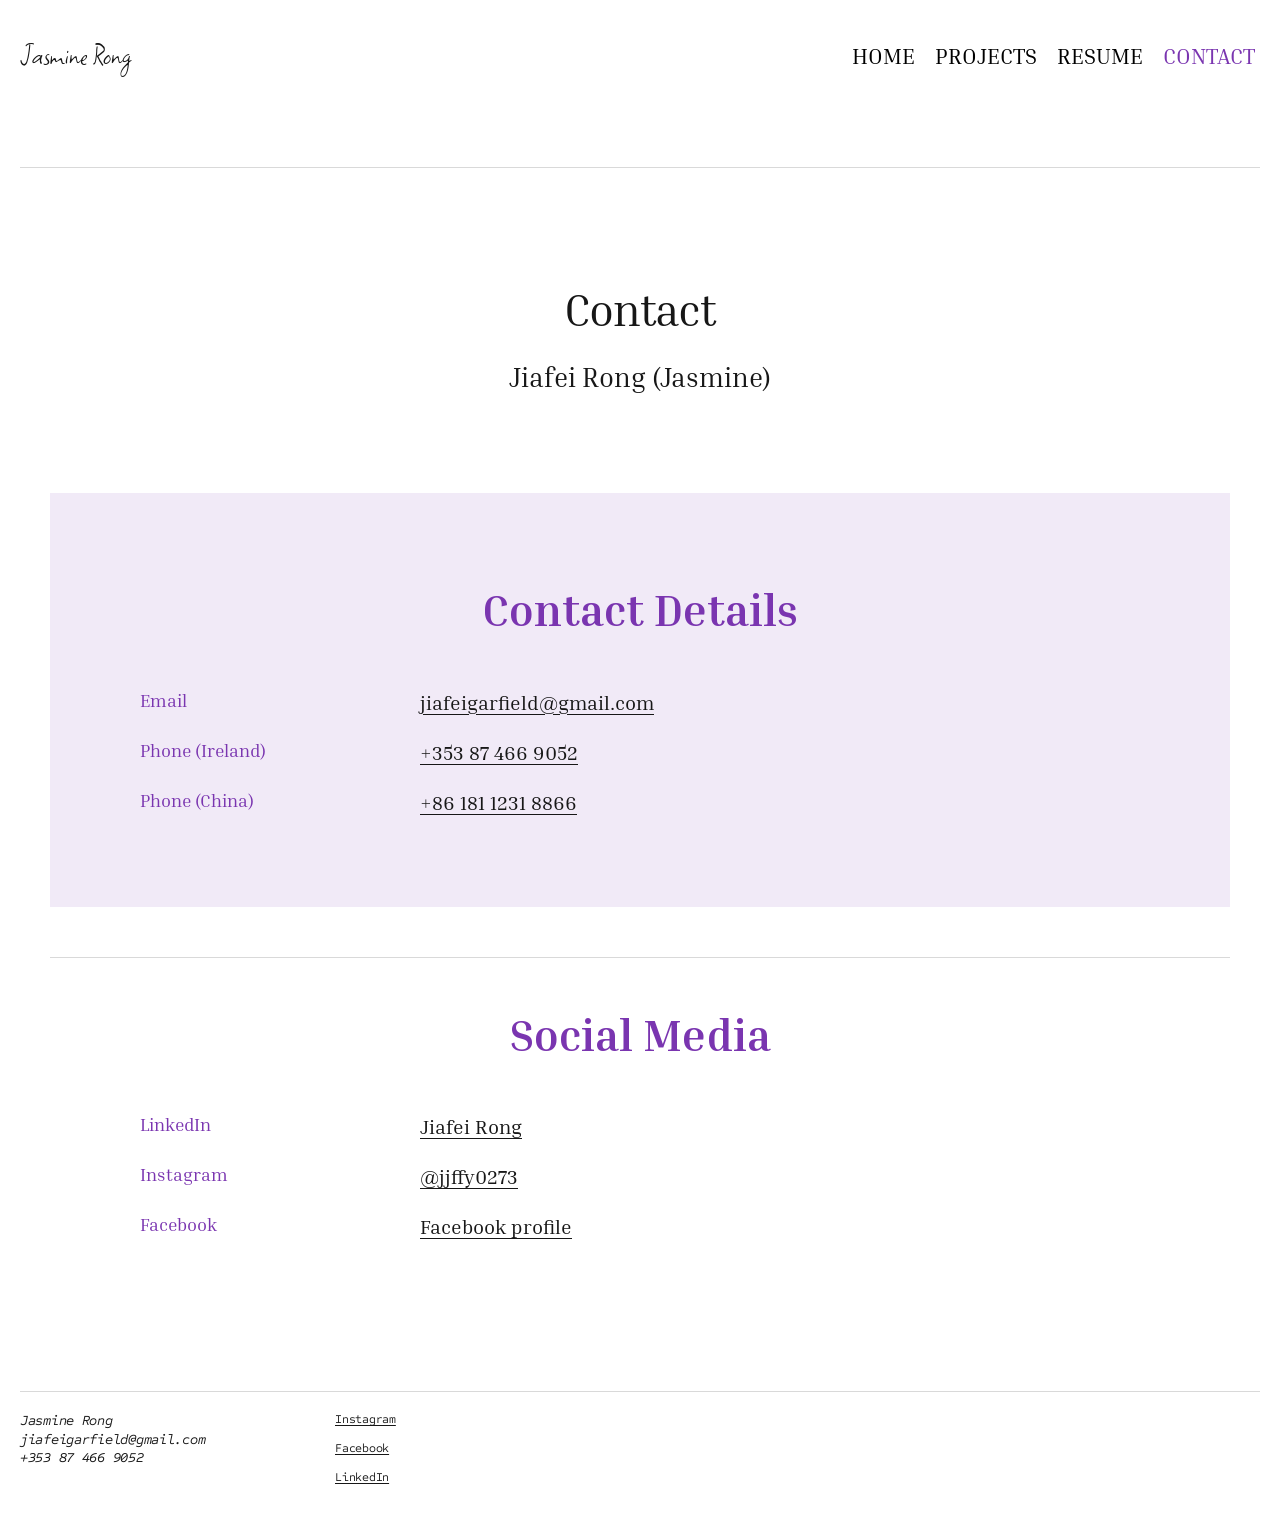
==== contact.html @ 491d344c "Add files via upload" ====
<!doctype html>
<html lang="en">
<head>
  <meta charset="utf-8">
  <meta name="viewport" content="width=device-width, initial-scale=1">
  <meta name="description" content="Contact Jiafei Rong (Jasmine) by email, phone, LinkedIn, Instagram or Facebook.">
  <title>Contact | Jasmine Rong</title>
  <link rel="stylesheet" href="css/style.css">
  <script src="js/animations.js" defer></script>
</head>

<body>
  <a class="skip-link" href="#main-content">Skip to main content</a>
  <header class="site-header">
    <div class="container">
      <a class="brand" href="index.html">Jasmine Rong</a>
      <nav class="site-nav" aria-label="Main navigation">
        <ul>
          <li><a href="index.html">Home</a></li>
          <li><a href="index.html#projects">Projects</a></li>
          <li><a href="resume.html">Resume</a></li>
          <li><a href="contact.html" aria-current="page">Contact</a></li>
        </ul>
      </nav>
    </div>
  </header>

  <main id="main-content" class="container">
    <header class="case-header resume-header">
      <h1>Contact</h1>
      <p class="resume-name">Jiafei Rong (Jasmine)</p>
    </header>

    <section>
      <h2>Contact details</h2>
      <dl class="contact-info">
        <dt>Email</dt>
        <dd><a href="mailto:jiafeigarfield@gmail.com">jiafeigarfield@gmail.com</a></dd>
        <dt>Phone (Ireland)</dt>
        <dd><a href="tel:+353874669052">+353 87 466 9052</a></dd>
        <dt>Phone (China)</dt>
        <dd><a href="tel:+8618112318866">+86 181 1231 8866</a></dd>
      </dl>
    </section>

    <section>
      <h2>Social media</h2>
      <dl class="contact-info">
        <dt>LinkedIn</dt>
        <dd><a href="https://www.linkedin.com/in/jiafei-rong-65b0a43a6">Jiafei Rong</a></dd>
        <dt>Instagram</dt>
        <dd><a href="https://www.instagram.com/jjffy0273/">@jjffy0273</a></dd>
        <dt>Facebook</dt>
        <dd><a href="https://www.facebook.com/profile.php?id=61578293039542">Facebook profile</a></dd>
      </dl>
    </section>
  </main>

  <footer id="contact" class="site-footer">
    <div class="container footer-inner">
      <address class="contact-details">
        <strong>Jasmine Rong</strong><br>
        <a href="mailto:jiafeigarfield@gmail.com">jiafeigarfield@gmail.com</a><br>
        <a href="tel:+353874669052">+353 87 466 9052</a>
      </address>
      <nav class="social-links" aria-label="Social media">
        <ul>
          <li><a href="https://www.instagram.com/jjffy0273/">Instagram</a></li>
          <li><a href="https://www.facebook.com/profile.php?id=61578293039542">Facebook</a></li>
          <li><a href="https://www.linkedin.com/in/jiafei-rong-65b0a43a6">LinkedIn</a></li>
        </ul>
      </nav>
    </div>
  </footer>
</body>
</html>
---- css/style.css ----
@font-face {
  font-family: "Inria Serif";
  src: url("../media/fonts/inria-serif.woff2") format("woff2");
  font-style: normal;
  font-weight: 400;
  font-display: swap;
}

@font-face {
  font-family: "Inria Serif";
  src: url("../media/fonts/inria-serif-bold.woff2") format("woff2");
  font-style: normal;
  font-weight: 700;
  font-display: swap;
}

@font-face {
  font-family: "Sometype Mono";
  src: url("../media/fonts/sometype-mono.woff2") format("woff2");
  font-style: normal;
  font-weight: 400;
  font-display: swap;
}

@font-face {
  font-family: "Sometype Mono";
  src: url("../media/fonts/sometype-mono-italic.woff2") format("woff2");
  font-style: italic;
  font-weight: 400;
  font-display: swap;
}

@font-face {
  font-family: "Square Peg";
  src: url("../media/fonts/square-peg.woff2") format("woff2");
  font-style: normal;
  font-weight: 400;
  font-display: swap;
}

:root {
  --ink: #171717;
  --black: #000;
  --purple: #7a35b0;
  --purple-tint: rgba(122, 53, 176, 0.1);
  --grey: #cecece;
  --line: #d9d9d9;
  --page-width: 1440px;
  --content-width: 1180px;
  --serif: "Inria Serif", Georgia, serif;
  --mono: "Sometype Mono", "Courier New", monospace;

  --text-xl: clamp(26px, 3.5vw, 50px);
  --text-l: clamp(32px, 3.5vw, 50px);
  --text-m: clamp(26px, 2.8vw, 40px);
  --text-body: clamp(20px, 2.1vw, 30px);
}

* {
  box-sizing: border-box;
}

html {
  scroll-behavior: smooth;
  scroll-padding-top: 2rem;
}

body {
  margin: 0;
  background: #fff;
  color: var(--ink);
  font-family: var(--serif);
  font-size: 20px;
  line-height: 1.2;
}

h1,
h2,
h3,
h4,
p {
  margin: 0;
}

img {
  display: block;
  max-width: 100%;
  height: auto;
}

a {
  color: inherit;
  text-decoration-thickness: 1px;
  text-underline-offset: 0.2em;
}

a:hover {
  color: var(--purple);
}

a:focus-visible {
  outline: 3px solid var(--purple);
  outline-offset: 4px;
  border-radius: 2px;
}

.container {
  width: 100%;
  max-width: var(--page-width);
  margin-right: auto;
  margin-left: auto;
  padding-right: 20px;
  padding-left: 20px;
}

.skip-link {
  position: absolute;
  top: -100px;
  left: 20px;
  z-index: 10;
  padding: 12px 18px;
  background: var(--ink);
  color: #fff;
  font-family: var(--mono);
  font-size: 14px;
}

.skip-link:focus {
  top: 16px;
  color: #fff;
}

/* Text that is read by screen readers but not shown. */
.visually-hidden {
  position: absolute;
  width: 1px;
  height: 1px;
  padding: 0;
  overflow: hidden;
  clip: rect(0, 0, 0, 0);
  white-space: nowrap;
  border: 0;
}

.site-header {
  padding-top: 40px;
}

.site-header > .container {
  display: flex;
  flex-wrap: wrap;
  align-items: center;
  justify-content: space-between;
  gap: 16px 24px;
}

.brand {
  font-family: "Square Peg", "Brush Script MT", cursive;
  font-size: clamp(28px, 2.5vw, 36px);
  line-height: 1;
  text-decoration: none;
}

.site-nav ul {
  display: flex;
  flex-wrap: wrap;
  justify-content: center;
  gap: 0 10px;
  margin: 0;
  padding: 0;
  list-style: none;
}

.site-nav a {
  display: block;
  padding: 3px 5px;
  color: var(--black);
  font-size: clamp(16px, 1.75vw, 25px);
  line-height: 1.2;
  text-decoration: none;
  text-transform: uppercase;
}

.site-nav a:hover,
.site-nav a[aria-current="page"] {
  color: var(--purple);
}

/* Homepage: portrait, handwritten name and introduction. */
.hero {
  display: flex;
  align-items: center;
  padding: 36px 0 55px;
}

.portrait {
  flex: 0 0 auto;
  width: 400px;
  max-width: 40%;
}

.signature {
  flex: 1;
  font-family: "Square Peg", "Brush Script MT", cursive;
  font-size: clamp(56px, 9vw, 130px);
  font-weight: 400;
  line-height: 1;
  letter-spacing: -0.02em;
  text-align: center;
}

.introduction {
  font-size: var(--text-xl);
  line-height: 1.2;
  letter-spacing: -0.025em;
}

.introduction p + p {
  margin-top: 1.2em;
}

.section-title {
  margin-bottom: 80px;
  color: var(--purple);
  font-size: var(--text-m);
  font-weight: 400;
  line-height: 1;
  letter-spacing: -0.03em;
  text-transform: capitalize;
}

/* Software: a grid of logos, each with its name underneath. */
.software-grid {
  padding-top: 150px;
}

.software-grid ul {
  display: grid;
  grid-template-columns: repeat(4, minmax(0, 1fr));
  gap: 60px 40px;
  margin: 0;
  padding: 0;
  list-style: none;
}

.software-grid li {
  display: flex;
  flex-direction: column;
  align-items: flex-start;
  gap: 24px;
  font-size: var(--text-body);
  line-height: 1.2;
  letter-spacing: -0.03em;
}

.software-grid img {
  width: 100px;
  height: 100px;
  object-fit: contain;
}

/* Homepage project previews. */
.project-list {
  padding-top: 120px;
}

.project-list ul {
  margin: 0;
  padding: 0;
  list-style: none;
}

.project-list ul > li {
  padding-top: 20px;
  border-top: 1px solid var(--grey);
}

.project-list ul > li + li {
  margin-top: 80px;
}

.project-card {
  display: grid;
  grid-template-columns: 190px minmax(0, 1fr);
  align-items: start;
  gap: 40px;
}

.project-card > img {
  width: 100%;
  aspect-ratio: 16 / 9;
  object-fit: cover;
}

/* The date sits directly in .project-info, so this sets its style. */
.project-info {
  color: var(--purple);
  font-family: var(--mono);
  font-size: 14px;
  font-style: italic;
  line-height: 1.3;
  letter-spacing: -0.02em;
}

.project-info h3 {
  margin: 24px 0 40px;
  color: var(--ink);
  font-family: var(--serif);
  font-size: var(--text-m);
  font-style: normal;
  font-weight: 400;
  line-height: 1.2;
  letter-spacing: -0.03em;
}

/* Small grey buttons: Read it, Previous and Next. */
.read-link,
.button-previous,
.button-next {
  display: inline-block;
  padding: 10px;
  border-radius: 5px;
  background: var(--grey);
  color: var(--ink);
  font-family: var(--mono);
  font-size: 12px;
  font-style: normal;
  line-height: 1.3;
  letter-spacing: -0.02em;
  text-decoration: none;
}

.read-link:hover,
.button-previous:hover,
.button-next:hover {
  background: var(--purple);
  color: #fff;
}

/* Shared footer. */
.site-footer {
  margin-top: 100px;
  text-align: left;
}

body > .site-footer {
  padding-right: 20px;
  padding-left: 20px;
}

.footer-inner {
  display: flex;
  align-items: flex-start;
  gap: 20px;
  padding: 20px 0;
  border-top: 1px solid var(--line);
}

.contact-details {
  width: 295px;
  max-width: 100%;
  font-family: var(--mono);
  font-size: 14px;
  font-style: italic;
  line-height: 1.3;
  letter-spacing: -0.02em;
}

.contact-details strong {
  font-weight: 400;
}

.contact-details a {
  text-decoration: none;
  overflow-wrap: anywhere;
}

.social-links ul {
  display: flex;
  flex-direction: column;
  gap: 4px;
  margin: 0;
  padding: 0;
  list-style: none;
}

.social-links a {
  font-family: var(--mono);
  font-size: 12px;
  line-height: 1.3;
  letter-spacing: -0.02em;
}

/* Project pages: title and summary. */
.case-header {
  margin-top: 94px;
  padding-top: 115px;
  border-top: 1px solid var(--line);
  text-align: center;
}

.case-header h1 {
  max-width: 1000px;
  margin: 0 auto 100px;
  font-size: var(--text-l);
  font-weight: 400;
  line-height: 1.2;
  letter-spacing: -0.025em;
}

.case-header > p {
  max-width: 1240px;
  margin: 0 auto 100px;
  font-size: clamp(17px, 1.4vw, 20px);
  line-height: 1.9;
}

/*
  Project page sections.
  :where() keeps these selectors at zero specificity, so the component
  classes further down (showcase, changepage, footer) always win.
*/
:where(.case-header ~ section) {
  max-width: var(--content-width);
  margin: 50px auto 0;
  padding: 50px 0;
  border-top: 1px solid var(--line);
  text-align: center;
}

/* The first section of each case study sits in a light purple panel. */
:where(.case-header ~ section:first-of-type) {
  margin-top: 0;
  padding: 90px 40px;
  border-top: 0;
  background: var(--purple-tint);
}

:where(.case-header ~ section) > h2 {
  color: var(--purple);
  font-size: var(--text-l);
  font-weight: 700;
  line-height: 1.2;
  text-transform: capitalize;
}

:where(.case-header ~ section) > p {
  max-width: 1100px;
  margin: 36px auto 0;
  font-size: var(--text-body);
  line-height: 1.2;
}

/* Images sit side by side when there is room; a <br> starts a new row. */
:where(.case-header ~ section) > img {
  display: inline-block;
  max-width: calc(100% - 20px);
  margin: 36px 10px 0;
  vertical-align: top;
}

:where(.case-header ~ section) > h2 + * {
  margin-top: 50px;
}

/* Bold subheadings inside sections, e.g. "(1) Multiple Activities". */
.subheading {
  margin-top: 50px;
  font-size: var(--text-m);
  font-weight: 700;
  text-transform: capitalize;
}

.subheading + p,
.subheading + img {
  margin-top: 50px;
}

/* Closing "End" block at the bottom of each case study. */
:where(.case-header ~ section):has(> h3:first-child) {
  border-top: 0;
}

:where(.case-header ~ section) > h3:first-child {
  color: var(--purple);
  font-size: var(--text-l);
  font-weight: 400;
  line-height: 1.2;
  letter-spacing: -0.0125em;
}

:where(.case-header ~ section) > h3:first-child + p {
  max-width: 900px;
  margin-top: 0;
  color: var(--black);
  font-size: var(--text-l);
  font-weight: 700;
  line-height: 0.95;
  letter-spacing: -0.0125em;
  text-transform: capitalize;
}

/* Changi: experience architecture, one step per line with arrows between. */
.flow-vertical,
.requirements-flow {
  margin: 50px 0 0;
  padding: 0;
  list-style: none;
}

.flow-vertical li {
  font-size: var(--text-m);
  font-weight: 700;
  line-height: 1.2;
  text-transform: capitalize;
}

.flow-vertical li:not(:last-child)::after {
  content: "\2193";
  display: block;
  color: var(--purple);
  font-weight: 400;
  line-height: 50px;
}

/* Air New Zealand: design requirements in purple. */
.requirements-flow li {
  color: var(--purple);
  font-size: var(--text-body);
  line-height: 1.2;
}

/* Air New Zealand: row of showcase screens. */
.row {
  display: flex;
  flex-wrap: wrap;
  justify-content: center;
  gap: 20px;
  margin-top: 50px;
}

/* Changi showcase: screens and notes alternate left and right. */
.showcase-list {
  margin: 50px 0 0;
  padding: 0;
  list-style: none;
}

.showcase-list > li + li {
  margin-top: 80px;
}

.showcase-card {
  display: grid;
  grid-template-columns: 300px minmax(0, 480px);
  justify-content: center;
  align-items: center;
  gap: 40px 80px;
}

.showcase-card > img {
  grid-column: 1;
  width: 300px;
}

.showcase-info {
  grid-column: 2;
  grid-row: 1;
  text-align: left;
}

.showcase-card:has(> img + img) .showcase-info {
  grid-row: 1 / span 2;
}

.showcase-list > li:nth-child(even) .showcase-card {
  grid-template-columns: minmax(0, 480px) 300px;
}

.showcase-list > li:nth-child(even) .showcase-card > img {
  grid-column: 2;
}

.showcase-list > li:nth-child(even) .showcase-info {
  grid-column: 1;
}

.showcase-tag {
  display: inline-block;
  margin-bottom: 50px;
  padding: 16px 28px;
  border-radius: 10px;
  background: var(--purple-tint);
  color: var(--black);
  font-size: var(--text-m);
  font-weight: 700;
  line-height: 1.2;
  text-transform: capitalize;
}

.showcase-points {
  margin: 0;
  padding: 0;
  list-style: none;
}

.showcase-points li {
  color: var(--black);
  font-size: var(--text-body);
  line-height: 1.2;
}

.showcase-points li + li {
  margin-top: 36px;
}

.showcase-points li::before {
  content: "\00B7  ";
}

/* Previous / next project links at the end of each case study. */
.changepage {
  display: grid;
  grid-template-columns: repeat(2, minmax(0, 1fr));
  gap: 40px;
  max-width: var(--content-width);
  margin: 100px auto 0;
  padding-top: 30px;
  border-top: 1px solid var(--grey);
  text-align: left;
}

.changepage > article {
  display: flex;
  flex-direction: column;
  align-items: flex-start;
}

.changepage > .changepage-list-next {
  align-items: flex-end;
  text-align: right;
}

.changepage img {
  width: 200px;
  aspect-ratio: 2 / 1;
  object-fit: cover;
}

.changepage h4 {
  max-width: 362px;
  margin: 60px 0 40px;
  color: var(--black);
  font-size: var(--text-body);
  font-weight: 400;
  line-height: 1;
  letter-spacing: -0.03em;
}

/* Resume and contact pages: title, name and contact details. Everything on
   these pages is set in Inria Serif, with no italics. */
.resume-header h1 {
  margin-bottom: 24px;
}

.resume-header > .resume-name {
  margin-bottom: 40px;
  font-size: var(--text-body);
  line-height: 1.2;
}

/* On the contact page the name ends the title block. */
.resume-header > .resume-name:last-child {
  margin-bottom: 100px;
}

/* Email, phone and LinkedIn, one per line. */
.resume-contact {
  display: flex;
  flex-direction: column;
  align-items: center;
  gap: 8px;
  margin: 0 auto 100px;
  padding: 0;
  list-style: none;
  font-size: 18px;
  line-height: 1.4;
}

/* Keep phone numbers and the LinkedIn address on one line. */
.resume-contact a {
  white-space: nowrap;
}

.resume-contact li > span {
  margin-right: 8px;
  color: var(--purple);
  font-size: 14px;
  letter-spacing: 0.06em;
  text-transform: uppercase;
}

/* Each entry: dates and place (or a label) on the left, details on the right. */
.resume-entry,
.resume-skills,
.contact-info {
  display: grid;
  grid-template-columns: 220px minmax(0, 1fr);
  gap: 16px 60px;
  max-width: 1000px;
  margin: 50px auto 0;
  text-align: left;
}

.resume-entry + .resume-entry {
  padding-top: 50px;
  border-top: 1px solid var(--line);
}

.resume-meta,
.resume-skills dt,
.contact-info dt {
  color: var(--purple);
  font-size: 18px;
  line-height: 1.5;
}

.resume-body h3 {
  font-size: var(--text-body);
  font-weight: 700;
  line-height: 1.2;
}

.resume-body p,
.resume-body li,
.resume-skills dd,
.contact-info dd {
  font-size: 20px;
  line-height: 1.5;
}

.resume-body p {
  margin-top: 12px;
}

.resume-body .resume-role {
  margin-top: 8px;
  color: var(--purple);
}

.resume-body h4 {
  margin-top: 36px;
  font-size: 20px;
  font-weight: 700;
  line-height: 1.4;
}

.resume-body ul {
  margin: 12px 0 0;
  padding-left: 1.2em;
}

.resume-body li + li {
  margin-top: 8px;
}

.resume-body li::marker {
  color: var(--purple);
}

.resume-body .read-link {
  margin-top: 20px;
  font-family: var(--serif);
  font-size: 14px;
}

.resume-skills,
.contact-info {
  gap: 20px 60px;
}

.resume-skills dd,
.contact-info dd {
  margin: 0;
}

/*
  Motion, inspired by landonorris.com.
  Page-load effects are pure CSS; js/animations.js adds the text roll on links,
  the scroll reveals and the word-by-word introduction. Content, colours and
  font sizes stay the same, and all movement is switched off for visitors whose
  system asks for reduced motion.
*/
@keyframes fade-in {
  from {
    opacity: 0;
  }

  to {
    opacity: 1;
  }
}

@keyframes fade-up {
  from {
    opacity: 0;
    transform: translateY(30px);
  }

  to {
    opacity: 1;
    transform: none;
  }
}

/* The handwritten name appears from left to right, as if it is being written. */
@keyframes write {
  from {
    clip-path: inset(0 100% 0 0);
  }

  to {
    clip-path: inset(0 0 0 0);
  }
}

/* The portrait opens like a curtain from its bottom edge. */
@keyframes wipe-up {
  from {
    clip-path: inset(100% 0 0 0);
    transform: scale(1.08);
  }

  to {
    clip-path: inset(0 0 0 0);
    transform: none;
  }
}

/* A purple line runs along the top of the contact section, then fades. */
@keyframes sweep {
  0% {
    opacity: 1;
    transform: scaleX(0);
  }

  60% {
    opacity: 1;
    transform: scaleX(1);
  }

  100% {
    opacity: 0;
    transform: scaleX(1);
  }
}

.footer-inner {
  position: relative;
}

/* Hidden until the Contact link is used (see the end of the block below). */
.footer-inner::before {
  content: "";
  position: absolute;
  top: -1px;
  right: 0;
  left: 0;
  height: 1px;
  background: var(--purple);
  opacity: 0;
  transform-origin: left;
}

@media (prefers-reduced-motion: no-preference) {
  /* Page load. */
  .site-header {
    animation: fade-in 1s ease both;
  }

  .portrait {
    animation: wipe-up 1.2s cubic-bezier(0.76, 0, 0.24, 1) 0.1s both;
  }

  .signature {
    animation: write 2s cubic-bezier(0.65, 0, 0.35, 1) 0.5s backwards;
  }

  .introduction p {
    animation: fade-up 1s cubic-bezier(0.22, 1, 0.36, 1) both;
  }

  .introduction p:nth-child(1) {
    animation-delay: 0.7s;
  }

  .introduction p:nth-child(2) {
    animation-delay: 0.85s;
  }

  .introduction p:nth-child(3) {
    animation-delay: 1s;
  }

  .case-header h1 {
    animation: fade-up 1s cubic-bezier(0.22, 1, 0.36, 1) 0.1s both;
  }

  .case-header > p {
    animation: fade-up 1s cubic-bezier(0.22, 1, 0.36, 1) 0.3s both;
  }

  .resume-contact {
    animation: fade-up 1s cubic-bezier(0.22, 1, 0.36, 1) 0.45s both;
  }

  /* Text roll on links: the text slides up and a copy rolls in from below,
     letter by letter. The extra padding keeps italic letters from being cut
     off at the sides without changing the link's size. */
  .roll {
    position: relative;
    display: inline-block;
    margin: 0 -0.12em;
    padding: 0 0.12em;
    overflow: hidden;
    vertical-align: top;
    white-space: nowrap;
  }

  .roll-line {
    display: block;
    transition: transform 0.55s cubic-bezier(0.76, 0, 0.24, 1);
  }

  .roll-line + .roll-line {
    position: absolute;
    top: 100%;
    left: 0.12em;
  }

  .roll-char {
    display: inline-block;
    white-space: pre;
    transition: transform 0.55s cubic-bezier(0.76, 0, 0.24, 1);
    transition-delay: calc(var(--i) * 0.018s);
  }

  a:hover .roll-line:first-child,
  a:focus-visible .roll-line:first-child,
  a:hover .roll-char,
  a:focus-visible .roll-char {
    transform: translateY(-100%);
  }

  /* Underlined links keep their underline while the letters roll. */
  .social-links .roll-line:first-child,
  .social-links .roll-char,
  .resume-contact .roll-line:first-child,
  .resume-contact .roll-char,
  .contact-info .roll-line:first-child,
  .contact-info .roll-char {
    text-decoration: underline;
    text-decoration-thickness: 1px;
    text-underline-offset: 0.2em;
  }

  /* Scroll reveal: blocks fade up and images wipe in from the bottom. */
  .reveal {
    opacity: 0;
    transform: translateY(40px);
    transition: opacity 0.9s ease, transform 1s cubic-bezier(0.22, 1, 0.36, 1);
    transition-delay: var(--delay, 0s);
  }

  .reveal.is-visible {
    opacity: 1;
    transform: none;
  }

  .wipe {
    clip-path: inset(100% 0 0 0);
    transition: clip-path 1.1s cubic-bezier(0.76, 0, 0.24, 1);
  }

  .wipe.is-visible {
    clip-path: inset(0 0 0 0);
  }

  /* Homepage introduction: words light up one by one as you scroll. */
  .introduction.is-filling .word {
    opacity: 0.2;
    transition: opacity 0.35s ease;
  }

  .introduction.is-filling .word.is-lit {
    opacity: 1;
  }

  /* Hover: software logos hop, project images lift. */
  .software-grid img {
    transition: transform 0.45s cubic-bezier(0.34, 1.56, 0.64, 1);
  }

  .software-grid li:hover img {
    transform: translateY(-8px) rotate(-6deg);
  }

  .project-card > img,
  .changepage img {
    transition: clip-path 1.1s cubic-bezier(0.76, 0, 0.24, 1), transform 0.4s ease, box-shadow 0.4s ease;
  }

  .project-card:hover > img,
  .changepage > article:hover img {
    transform: translateY(-6px);
    box-shadow: 0 16px 30px rgba(23, 23, 23, 0.15);
  }

  /* Contact: arriving through the Contact link replays the section. */
  .site-footer:target .footer-inner::before {
    animation: sweep 1.6s cubic-bezier(0.65, 0, 0.35, 1) 0.6s both;
  }

  .site-footer:target .contact-details,
  .site-footer:target .social-links li {
    animation: fade-up 0.8s cubic-bezier(0.22, 1, 0.36, 1) both;
  }

  .site-footer:target .contact-details {
    animation-delay: 0.6s;
  }

  .site-footer:target .social-links li:nth-child(1) {
    animation-delay: 0.7s;
  }

  .site-footer:target .social-links li:nth-child(2) {
    animation-delay: 0.8s;
  }

  .site-footer:target .social-links li:nth-child(3) {
    animation-delay: 0.9s;
  }
}

/* Printed pages always show everything, whatever has been scrolled to. */
@media print {
  .reveal,
  .wipe,
  .introduction .word {
    opacity: 1 !important;
    clip-path: none !important;
    transform: none !important;
  }
}

@media (max-width: 960px) {
  .hero {
    flex-direction: column;
    align-items: flex-start;
    gap: 24px;
  }

  .portrait {
    max-width: 100%;
  }

  .signature {
    align-self: stretch;
  }

  .software-grid {
    padding-top: 100px;
  }

  .software-grid ul {
    grid-template-columns: repeat(2, minmax(0, 1fr));
  }

  .showcase-card,
  .showcase-list > li:nth-child(even) .showcase-card {
    grid-template-columns: minmax(0, 480px);
    justify-items: center;
  }

  .showcase-list > li:nth-child(n) .showcase-card > * {
    grid-column: 1;
    grid-row: auto;
  }

  .showcase-list > li:nth-child(n) .showcase-info {
    justify-self: stretch;
  }
}

/* Small screens: single columns and tighter spacing. */
@media (max-width: 600px) {
  .site-header {
    padding-top: 24px;
  }

  .hero {
    padding-bottom: 40px;
  }

  .section-title {
    margin-bottom: 40px;
  }

  .software-grid ul {
    gap: 40px 20px;
  }

  .software-grid li {
    gap: 16px;
  }

  .software-grid img {
    width: 72px;
    height: 72px;
  }

  .project-list {
    padding-top: 80px;
  }

  .project-list ul > li + li {
    margin-top: 48px;
  }

  .project-card {
    grid-template-columns: 1fr;
    gap: 20px;
  }

  .project-card > img {
    max-width: 400px;
  }

  .project-info h3 {
    margin: 16px 0 24px;
  }

  .footer-inner {
    flex-direction: column;
  }

  .case-header {
    margin-top: 40px;
    padding-top: 60px;
  }

  .case-header h1,
  .case-header > p {
    margin-bottom: 50px;
  }

  :where(.case-header ~ section:first-of-type) {
    padding: 50px 20px;
  }

  .changepage {
    grid-template-columns: 1fr;
  }

  .changepage > .changepage-list-next {
    align-items: flex-start;
    text-align: left;
  }

  .changepage h4 {
    margin: 24px 0;
  }

  .resume-header h1 {
    margin-bottom: 24px;
  }

  .resume-contact {
    margin-bottom: 50px;
  }

  .resume-header > .resume-name:last-child {
    margin-bottom: 50px;
  }

  .resume-entry,
  .resume-skills,
  .contact-info {
    grid-template-columns: 1fr;
    gap: 8px;
  }

  .resume-skills dd + dt,
  .contact-info dd + dt {
    margin-top: 12px;
  }
}

/* Respect visitors who prefer less movement. */
@media (prefers-reduced-motion: reduce) {
  html {
    scroll-behavior: auto;
  }
}
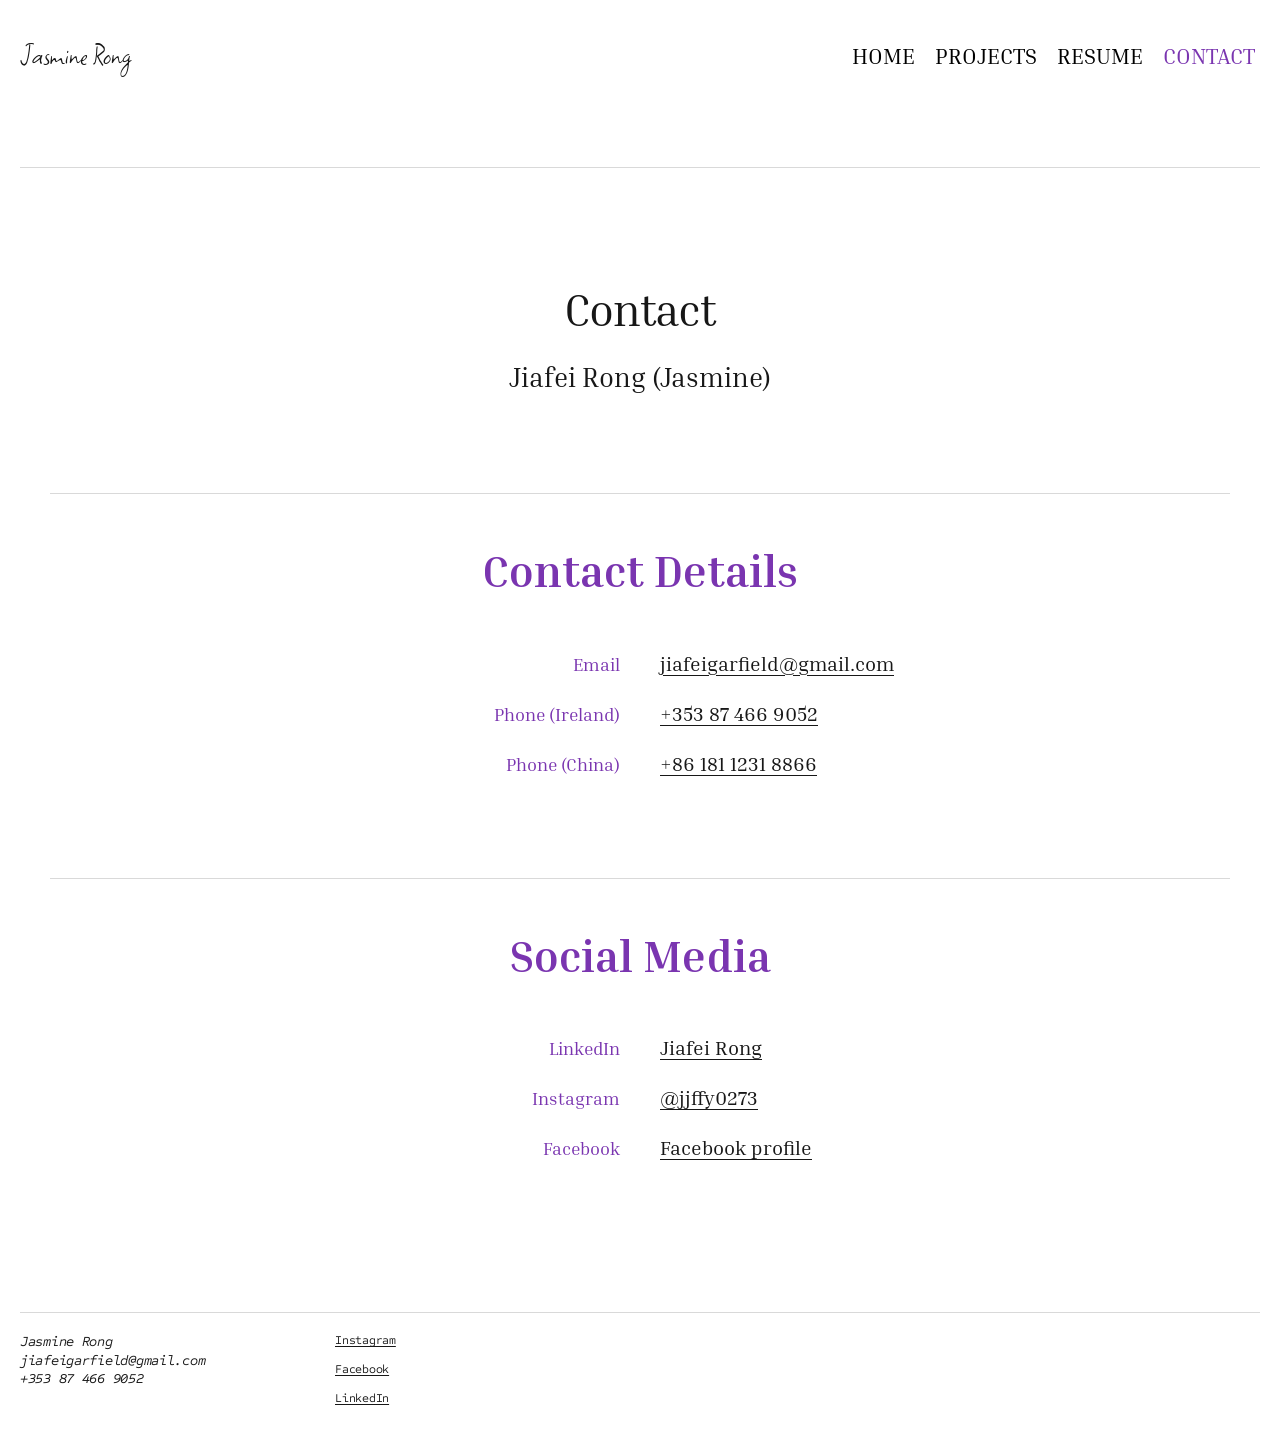
==== commit 25e77102: "Add files via upload" ====
--- a/contact.html
+++ b/contact.html
@@ -31,7 +31,7 @@
       <p class="resume-name">Jiafei Rong (Jasmine)</p>
     </header>
 
-    <section>
+    <section class="contact-section">
       <h2>Contact details</h2>
       <dl class="contact-info">
         <dt>Email</dt>
@@ -43,7 +43,7 @@
       </dl>
     </section>
 
-    <section>
+    <section class="contact-section">
       <h2>Social media</h2>
       <dl class="contact-info">
         <dt>LinkedIn</dt>
--- a/css/style.css
+++ b/css/style.css
@@ -700,10 +700,9 @@
   text-transform: uppercase;
 }
 
-/* Each entry: dates and place (or a label) on the left, details on the right. */
+/* Each entry: dates and place on the left, details on the right. */
 .resume-entry,
-.resume-skills,
-.contact-info {
+.resume-skills {
   display: grid;
   grid-template-columns: 220px minmax(0, 1fr);
   gap: 16px 60px;
@@ -718,8 +717,7 @@
 }
 
 .resume-meta,
-.resume-skills dt,
-.contact-info dt {
+.resume-skills dt {
   color: var(--purple);
   font-size: 18px;
   line-height: 1.5;
@@ -733,8 +731,7 @@
 
 .resume-body p,
 .resume-body li,
-.resume-skills dd,
-.contact-info dd {
+.resume-skills dd {
   font-size: 20px;
   line-height: 1.5;
 }
@@ -774,14 +771,45 @@
   font-size: 14px;
 }
 
-.resume-skills,
+.resume-skills {
+  gap: 20px 60px;
+}
+
+.resume-skills dd {
+  margin: 0;
+}
+
+/* Contact page: plain sections (no purple panel), each with a list centred on
+   the page's middle line. Labels sit to the left of the line, right-aligned, and
+   links to the right of it, so both lists line up with the headings and with
+   each other. */
+.contact-section {
+  padding: 50px 0;
+  border-top: 1px solid var(--line);
+  background: none;
+}
+
 .contact-info {
-  gap: 20px 60px;
-}
-
-.resume-skills dd,
+  display: grid;
+  grid-template-columns: repeat(2, minmax(0, 1fr));
+  align-items: baseline;
+  gap: 20px 40px;
+  max-width: 720px;
+  margin: 50px auto 0;
+}
+
+.contact-info dt {
+  color: var(--purple);
+  font-size: 18px;
+  line-height: 1.5;
+  text-align: right;
+}
+
 .contact-info dd {
   margin: 0;
+  font-size: 20px;
+  line-height: 1.5;
+  text-align: left;
 }
 
 /*
@@ -1185,15 +1213,28 @@
   }
 
   .resume-entry,
-  .resume-skills,
+  .resume-skills {
+    grid-template-columns: 1fr;
+    gap: 8px;
+  }
+
+  .resume-skills dd + dt {
+    margin-top: 12px;
+  }
+
+  /* Phones are too narrow for two columns: label above link, both centred. */
   .contact-info {
     grid-template-columns: 1fr;
-    gap: 8px;
-  }
-
-  .resume-skills dd + dt,
+    gap: 4px;
+  }
+
+  .contact-info dt,
+  .contact-info dd {
+    text-align: center;
+  }
+
   .contact-info dd + dt {
-    margin-top: 12px;
+    margin-top: 16px;
   }
 }
 
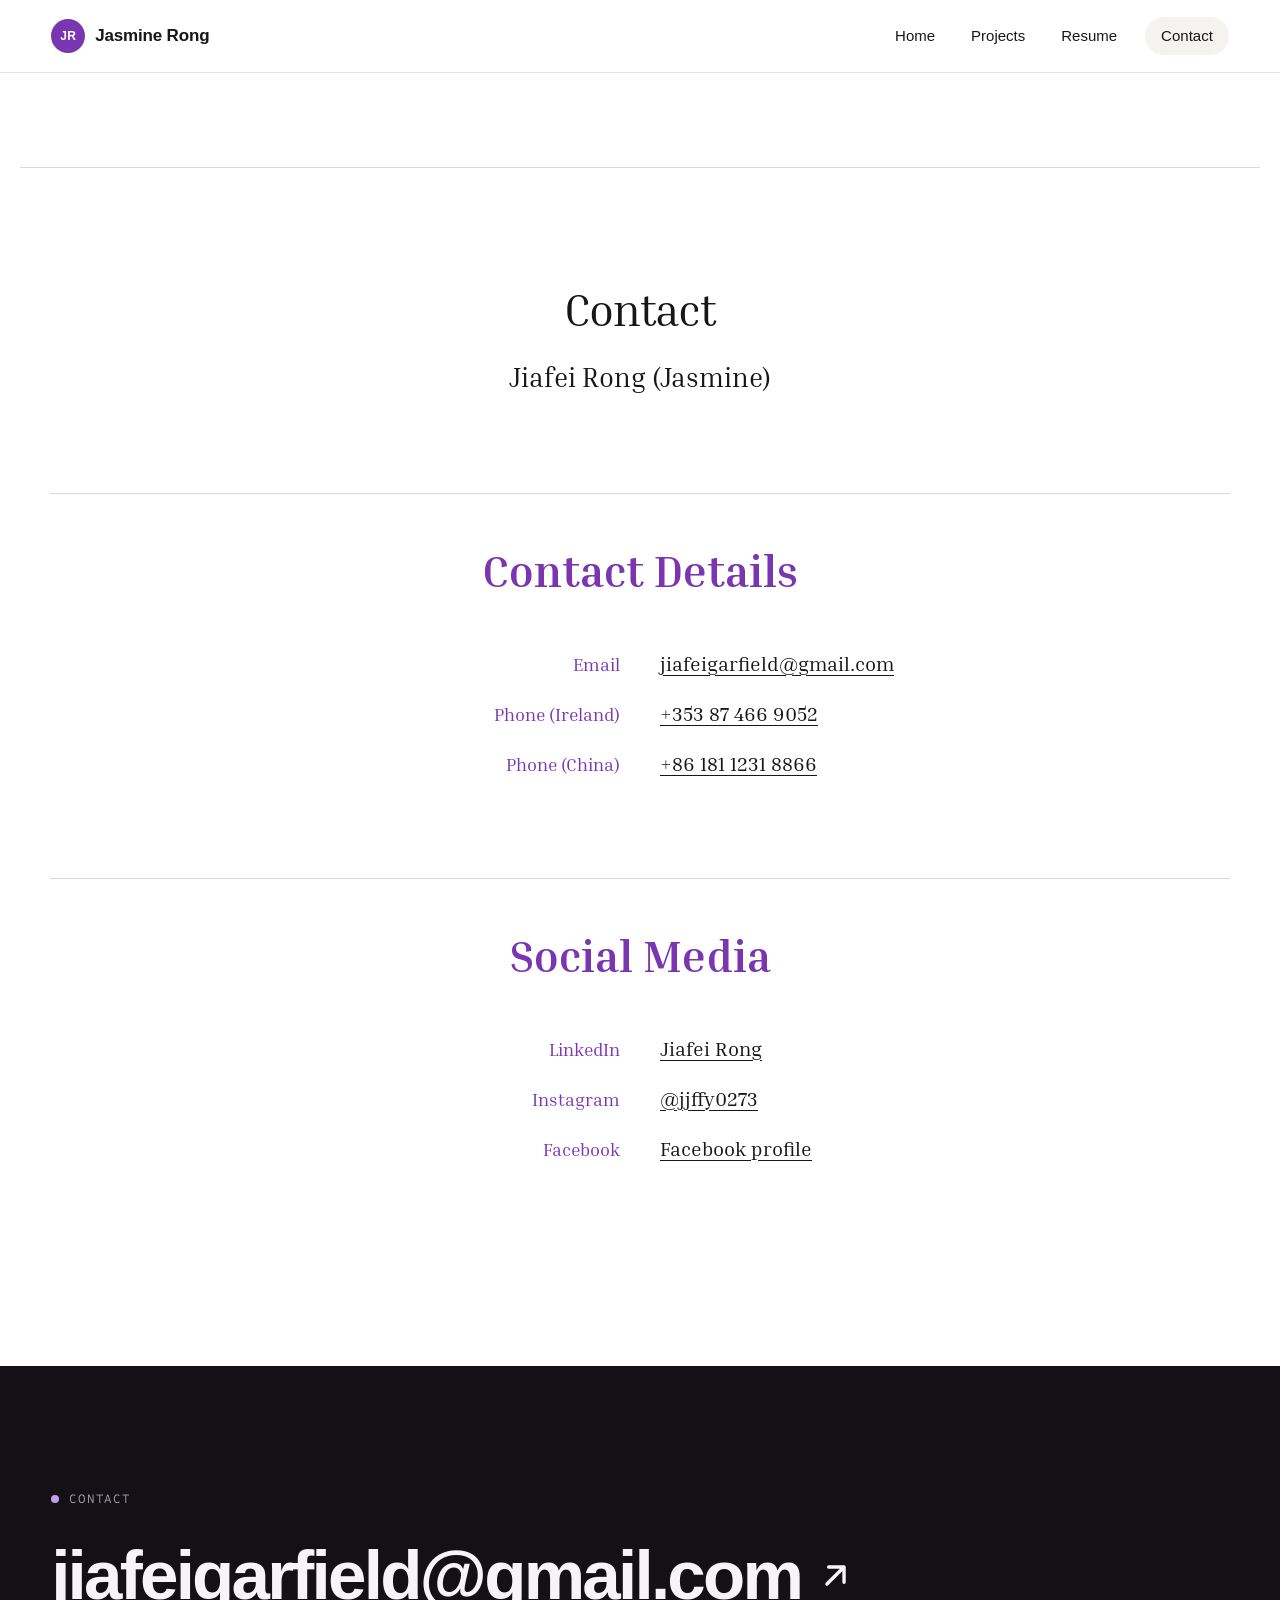
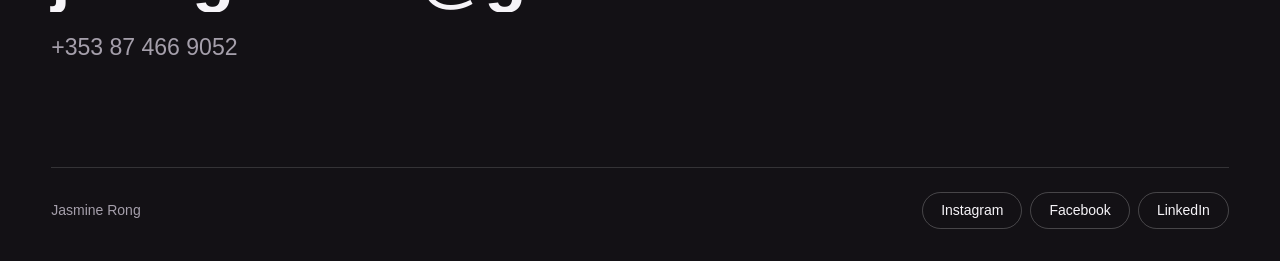
==== commit 436d4db7: "Add files via upload" ====
--- a/contact.html
+++ b/contact.html
@@ -12,14 +12,14 @@
 <body>
   <a class="skip-link" href="#main-content">Skip to main content</a>
   <header class="site-header">
-    <div class="container">
-      <a class="brand" href="index.html">Jasmine Rong</a>
+    <div class="wrap header-bar">
+      <a class="brand" href="index.html"><span class="brand-mark" aria-hidden="true">JR</span><span class="brand-name">Jasmine Rong</span></a>
       <nav class="site-nav" aria-label="Main navigation">
         <ul>
-          <li><a href="index.html">Home</a></li>
+          <li class="nav-home"><a href="index.html">Home</a></li>
           <li><a href="index.html#projects">Projects</a></li>
           <li><a href="resume.html">Resume</a></li>
-          <li><a href="contact.html" aria-current="page">Contact</a></li>
+          <li><a class="nav-cta" href="contact.html" aria-current="page">Contact</a></li>
         </ul>
       </nav>
     </div>
@@ -57,19 +57,22 @@
   </main>
 
   <footer id="contact" class="site-footer">
-    <div class="container footer-inner">
-      <address class="contact-details">
-        <strong>Jasmine Rong</strong><br>
-        <a href="mailto:jiafeigarfield@gmail.com">jiafeigarfield@gmail.com</a><br>
-        <a href="tel:+353874669052">+353 87 466 9052</a>
+    <div class="wrap">
+      <p class="eyebrow"><span class="eyebrow-dot" aria-hidden="true"></span>Contact</p>
+      <address class="footer-address">
+        <a class="footer-email" href="mailto:jiafeigarfield@gmail.com">jiafeigarfield@gmail.com</a>
+        <a class="footer-phone" href="tel:+353874669052">+353 87 466 9052</a>
       </address>
-      <nav class="social-links" aria-label="Social media">
-        <ul>
-          <li><a href="https://www.instagram.com/jjffy0273/">Instagram</a></li>
-          <li><a href="https://www.facebook.com/profile.php?id=61578293039542">Facebook</a></li>
-          <li><a href="https://www.linkedin.com/in/jiafei-rong-65b0a43a6">LinkedIn</a></li>
-        </ul>
-      </nav>
+      <div class="footer-bottom">
+        <p>Jasmine Rong</p>
+        <nav class="footer-social" aria-label="Social media">
+          <ul>
+            <li><a href="https://www.instagram.com/jjffy0273/">Instagram</a></li>
+            <li><a href="https://www.facebook.com/profile.php?id=61578293039542">Facebook</a></li>
+            <li><a href="https://www.linkedin.com/in/jiafei-rong-65b0a43a6">LinkedIn</a></li>
+          </ul>
+        </nav>
+      </div>
     </div>
   </footer>
 </body>
--- a/css/style.css
+++ b/css/style.css
@@ -54,6 +54,22 @@
   --text-l: clamp(32px, 3.5vw, 50px);
   --text-m: clamp(26px, 2.8vw, 40px);
   --text-body: clamp(20px, 2.1vw, 30px);
+
+  /* Header, footer and homepage (see also css/home.css). */
+  --sans: -apple-system, BlinkMacSystemFont, "Segoe UI", "Helvetica Neue", Arial, sans-serif;
+  --muted: #666666;
+  --surface: #f4f3f0;
+  --hairline: #e4e2dd;
+  --purple-soft: #efe6f7;
+  --dark: #131115;
+  --on-dark: #f6f4f8;
+  --on-dark-muted: #a59fab;
+  --purple-on-dark: #c79ded;
+  --gutter: clamp(16px, 4vw, 56px);
+  --wrap-max: 1320px;
+  --ease: cubic-bezier(0.22, 1, 0.36, 1);
+  --icon-arrow: url("data:image/svg+xml,%3Csvg xmlns='http://www.w3.org/2000/svg' viewBox='0 0 24 24' fill='none' stroke='%23000' stroke-width='2' stroke-linecap='round' stroke-linejoin='round'%3E%3Cpath d='M7 17 17 7M8 7h9v9'/%3E%3C/svg%3E");
+  --icon-arrow-down: url("data:image/svg+xml,%3Csvg xmlns='http://www.w3.org/2000/svg' viewBox='0 0 24 24' fill='none' stroke='%23000' stroke-width='2' stroke-linecap='round' stroke-linejoin='round'%3E%3Cpath d='M12 5v14M6 13l6 6 6-6'/%3E%3C/svg%3E");
 }
 
 * {
@@ -142,30 +158,86 @@
   border: 0;
 }
 
+/* Width used by the header, footer and homepage sections. */
+.wrap {
+  width: 100%;
+  max-width: calc(var(--wrap-max) + 2 * var(--gutter));
+  margin-right: auto;
+  margin-left: auto;
+  padding-right: var(--gutter);
+  padding-left: var(--gutter);
+}
+
+/* Small uppercase label with a purple dot, e.g. "Contact". */
+.eyebrow {
+  display: inline-flex;
+  align-items: center;
+  gap: 10px;
+  color: var(--muted);
+  font-family: var(--mono);
+  font-size: 13px;
+  letter-spacing: 0.06em;
+  line-height: 1;
+  text-transform: uppercase;
+}
+
+.eyebrow-dot {
+  width: 8px;
+  height: 8px;
+  border-radius: 50%;
+  background: var(--purple);
+}
+
+/* Shared header: sticky bar with a round monogram and a pill-shaped Contact
+   button. It is set in the sans-serif on every page. */
 .site-header {
-  padding-top: 40px;
-}
-
-.site-header > .container {
+  position: sticky;
+  top: 0;
+  z-index: 30;
+  border-bottom: 1px solid var(--hairline);
+  background: rgba(255, 255, 255, 0.85);
+  -webkit-backdrop-filter: saturate(180%) blur(14px);
+  backdrop-filter: saturate(180%) blur(14px);
+  font-family: var(--sans);
+}
+
+.header-bar {
   display: flex;
-  flex-wrap: wrap;
   align-items: center;
   justify-content: space-between;
-  gap: 16px 24px;
+  gap: 16px;
+  height: 72px;
 }
 
 .brand {
-  font-family: "Square Peg", "Brush Script MT", cursive;
-  font-size: clamp(28px, 2.5vw, 36px);
-  line-height: 1;
+  display: inline-flex;
+  align-items: center;
+  gap: 10px;
+  color: var(--ink);
+  font-size: 17px;
+  font-weight: 600;
+  line-height: 1.2;
+  letter-spacing: -0.01em;
   text-decoration: none;
+}
+
+.brand-mark {
+  display: grid;
+  place-items: center;
+  width: 34px;
+  height: 34px;
+  border-radius: 50%;
+  background: var(--purple);
+  color: #fff;
+  font-size: 12px;
+  font-weight: 600;
+  letter-spacing: 0.02em;
 }
 
 .site-nav ul {
   display: flex;
-  flex-wrap: wrap;
-  justify-content: center;
-  gap: 0 10px;
+  align-items: center;
+  gap: 4px;
   margin: 0;
   padding: 0;
   list-style: none;
@@ -173,17 +245,34 @@
 
 .site-nav a {
   display: block;
-  padding: 3px 5px;
-  color: var(--black);
-  font-size: clamp(16px, 1.75vw, 25px);
+  padding: 10px 16px;
+  border-radius: 999px;
+  color: var(--ink);
+  font-size: 15px;
+  font-weight: 500;
   line-height: 1.2;
   text-decoration: none;
-  text-transform: uppercase;
-}
-
-.site-nav a:hover,
+  transition: background-color 0.3s ease, color 0.3s ease;
+}
+
+.site-nav a:hover {
+  color: var(--purple);
+}
+
 .site-nav a[aria-current="page"] {
-  color: var(--purple);
+  background: var(--surface);
+  color: var(--ink);
+}
+
+.site-nav .nav-cta {
+  margin-left: 8px;
+  background: var(--ink);
+  color: #fff;
+}
+
+.site-nav .nav-cta:hover {
+  background: var(--purple);
+  color: #fff;
 }
 
 /* Homepage: portrait, handwritten name and introduction. */
@@ -337,58 +426,135 @@
   color: #fff;
 }
 
-/* Shared footer. */
+/* Shared footer: dark contact band with a large email link. */
 .site-footer {
-  margin-top: 100px;
+  margin-top: clamp(96px, 12vw, 160px);
+  padding-top: clamp(64px, 9vw, 120px);
+  padding-bottom: 32px;
+  background: var(--dark);
+  color: var(--on-dark);
+  font-family: var(--sans);
+  line-height: 1.5;
   text-align: left;
 }
 
-body > .site-footer {
-  padding-right: 20px;
-  padding-left: 20px;
-}
-
-.footer-inner {
-  display: flex;
-  align-items: flex-start;
-  gap: 20px;
-  padding: 20px 0;
-  border-top: 1px solid var(--line);
-}
-
-.contact-details {
-  width: 295px;
-  max-width: 100%;
-  font-family: var(--mono);
-  font-size: 14px;
-  font-style: italic;
-  line-height: 1.3;
-  letter-spacing: -0.02em;
-}
-
-.contact-details strong {
-  font-weight: 400;
-}
-
-.contact-details a {
+.site-footer a {
+  color: var(--on-dark);
   text-decoration: none;
-  overflow-wrap: anywhere;
-}
-
-.social-links ul {
+}
+
+.site-footer a:hover {
+  color: var(--purple-on-dark);
+}
+
+.site-footer a:focus-visible {
+  outline-color: var(--purple-on-dark);
+}
+
+.site-footer .eyebrow {
+  color: var(--on-dark-muted);
+}
+
+.site-footer .eyebrow-dot {
+  background: var(--purple-on-dark);
+}
+
+.footer-address {
   display: flex;
   flex-direction: column;
-  gap: 4px;
+  align-items: flex-start;
+  gap: 18px;
+  margin-top: 28px;
+  font-style: normal;
+}
+
+.footer-email {
+  display: inline-flex;
+  align-items: center;
+  gap: 0.2em;
+  max-width: 100%;
+  font-size: clamp(22px, 5.4vw, 80px);
+  font-weight: 600;
+  line-height: 1.05;
+  letter-spacing: -0.04em;
+  overflow-wrap: anywhere;
+}
+
+.footer-email::after {
+  content: "";
+  flex: 0 0 auto;
+  width: 0.6em;
+  height: 0.6em;
+  background: currentColor;
+  -webkit-mask: var(--icon-arrow) center / contain no-repeat;
+  mask: var(--icon-arrow) center / contain no-repeat;
+}
+
+.site-footer .footer-phone {
+  color: var(--on-dark-muted);
+  font-size: clamp(18px, 1.8vw, 24px);
+}
+
+.footer-bottom {
+  display: flex;
+  flex-wrap: wrap;
+  align-items: center;
+  justify-content: space-between;
+  gap: 16px;
+  margin-top: clamp(56px, 8vw, 112px);
+  padding-top: 24px;
+  border-top: 1px solid rgba(255, 255, 255, 0.14);
+  color: var(--on-dark-muted);
+  font-size: 14px;
+}
+
+.footer-social ul {
+  display: flex;
+  flex-wrap: wrap;
+  gap: 8px;
   margin: 0;
   padding: 0;
   list-style: none;
 }
 
-.social-links a {
-  font-family: var(--mono);
-  font-size: 12px;
-  line-height: 1.3;
-  letter-spacing: -0.02em;
+.footer-social a {
+  display: inline-block;
+  padding: 9px 18px;
+  border: 1px solid rgba(255, 255, 255, 0.22);
+  border-radius: 999px;
+  font-size: 14px;
+  line-height: 1.2;
+  transition: border-color 0.3s ease, color 0.3s ease;
+}
+
+.footer-social a:hover {
+  border-color: var(--purple-on-dark);
+}
+
+/* Phones: shorter header (monogram only, no Home link) and a stacked footer. */
+@media (max-width: 640px) {
+  .header-bar {
+    height: 64px;
+  }
+
+  .brand-name,
+  .nav-home {
+    display: none;
+  }
+
+  .site-nav a {
+    padding: 9px 12px;
+    font-size: 14px;
+  }
+
+  .site-nav .nav-cta {
+    margin-left: 4px;
+  }
+
+  .footer-bottom {
+    flex-direction: column;
+    align-items: flex-start;
+  }
 }
 
 /* Project pages: title and summary. */
@@ -865,41 +1031,6 @@
   }
 }
 
-/* A purple line runs along the top of the contact section, then fades. */
-@keyframes sweep {
-  0% {
-    opacity: 1;
-    transform: scaleX(0);
-  }
-
-  60% {
-    opacity: 1;
-    transform: scaleX(1);
-  }
-
-  100% {
-    opacity: 0;
-    transform: scaleX(1);
-  }
-}
-
-.footer-inner {
-  position: relative;
-}
-
-/* Hidden until the Contact link is used (see the end of the block below). */
-.footer-inner::before {
-  content: "";
-  position: absolute;
-  top: -1px;
-  right: 0;
-  left: 0;
-  height: 1px;
-  background: var(--purple);
-  opacity: 0;
-  transform-origin: left;
-}
-
 @media (prefers-reduced-motion: no-preference) {
   /* Page load. */
   .site-header {
@@ -981,8 +1112,6 @@
   }
 
   /* Underlined links keep their underline while the letters roll. */
-  .social-links .roll-line:first-child,
-  .social-links .roll-char,
   .resume-contact .roll-line:first-child,
   .resume-contact .roll-char,
   .contact-info .roll-line:first-child,
@@ -1042,32 +1171,6 @@
   .changepage > article:hover img {
     transform: translateY(-6px);
     box-shadow: 0 16px 30px rgba(23, 23, 23, 0.15);
-  }
-
-  /* Contact: arriving through the Contact link replays the section. */
-  .site-footer:target .footer-inner::before {
-    animation: sweep 1.6s cubic-bezier(0.65, 0, 0.35, 1) 0.6s both;
-  }
-
-  .site-footer:target .contact-details,
-  .site-footer:target .social-links li {
-    animation: fade-up 0.8s cubic-bezier(0.22, 1, 0.36, 1) both;
-  }
-
-  .site-footer:target .contact-details {
-    animation-delay: 0.6s;
-  }
-
-  .site-footer:target .social-links li:nth-child(1) {
-    animation-delay: 0.7s;
-  }
-
-  .site-footer:target .social-links li:nth-child(2) {
-    animation-delay: 0.8s;
-  }
-
-  .site-footer:target .social-links li:nth-child(3) {
-    animation-delay: 0.9s;
   }
 }
 
@@ -1123,10 +1226,6 @@
 
 /* Small screens: single columns and tighter spacing. */
 @media (max-width: 600px) {
-  .site-header {
-    padding-top: 24px;
-  }
-
   .hero {
     padding-bottom: 40px;
   }
@@ -1167,10 +1266,6 @@
 
   .project-info h3 {
     margin: 16px 0 24px;
-  }
-
-  .footer-inner {
-    flex-direction: column;
   }
 
   .case-header {
@@ -1244,3 +1339,237 @@
     scroll-behavior: auto;
   }
 }
+
+.img-row {
+  display: grid;
+  grid-template-columns: repeat(3,1fr);
+  gap:20px;
+  align-items:start;
+  margin:24px 0;
+}
+
+.img-row img{
+  width:100%;
+  height:auto;
+  display:block;
+}
+
+@media(max-width:600px){
+  .img-row{
+    grid-template-columns: 1fr;
+  }
+}
+
+.value-list {
+    list-style: none;
+    padding: 0;
+    margin: 32px auto 0;
+    max-width: 1000px;
+    display: grid;
+    grid-template-columns: repeat(4, 1fr);
+    gap: 20px;
+}
+
+.value-list li {
+    display: flex;
+    flex-direction: column;
+    align-items: center;
+    gap: 8px;
+    padding: 24px 16px;
+    border: 1px solid #e5e5e5;
+    border-radius: 16px;
+    text-align: center;
+}
+
+.value-need {
+    font-size: 0.95rem;
+    color: #888;
+}
+
+.value-arrow {
+    color: #755FFF;
+}
+
+.value-solution {
+    font-weight: bold;
+}
+
+@media (max-width: 800px) {
+    .value-list {
+        grid-template-columns: repeat(2, 1fr);
+    }
+}
+
+@media (max-width: 500px) {
+    .value-list {
+        grid-template-columns: 1fr;
+    }
+}
+
+.brand-grid{
+  display:grid;
+  /* One column: "1fr,1fr" was invalid, so browsers already showed one. */
+  grid-template-columns: 1fr;
+  gap:30px;
+  max-width:1000px;
+  margin:32px auto 0;
+  text-align:center;
+}
+
+.brand-wide{
+  grid-column: 1/-1;
+}
+
+.brand-block 
+.subheading{
+  margin-bottom:30px;
+}
+
+.brand-block .logo-row {
+    display: flex;
+    flex-direction: row;      
+    align-items: center;
+    gap: 40px;
+    text-align: left;
+    max-width: 700px;
+    margin: 0 auto;           
+}
+
+.brand-block .logo-row .logo-row-img {
+    width: 140px;
+    max-width: 140px;
+    height: auto;
+    flex: 0 0 140px;         
+    margin: 0;
+}
+
+.brand-block .logo-row .logo-row-text {
+    flex: 1; 
+    text-align:left;              
+}
+
+.logo-name {
+    font-size: 1.5rem;
+    font-weight: bold;
+    margin: 0 0 8px;
+}
+
+@media (max-width: 600px) {
+    .brand-block .logo-row {
+        flex-direction: column;
+        text-align: center;
+    }
+}
+
+.font-name,
+.font-weights{
+  font-family:"Inter",sans-serif;
+}
+
+.font-name{
+  font-size:25px;
+  font-weight:700;
+  margin:0 0 8px;
+}
+
+.font-weights{
+  list-style:none;
+  padding:0;
+  margin:0;
+  line-height:1.8;
+}
+
+.font-sizes{
+  color:#888;
+  font-size:20px;
+}
+
+.swatches{
+  list-style:none;
+  padding:0;
+  margin:0;
+  display:grid;
+  grid-template-columns:repeat(5,1fr);
+  gap:40px 20px;
+  line-height:2;
+  text-align:center;
+  font-size:18px;
+}
+
+.swatch{
+  display:block;
+  width:70px;
+  height:70px;
+  margin:0 auto 16px;
+  border-radius:50%;
+  border:1px solid #e5e5e5
+}
+
+@media (max-width: 700px) {           
+  .brand-grid { grid-template-columns: 1fr; }          
+  .swatches { grid-template-columns: repeat(3, 1fr); } 
+}
+
+.icon-set{
+  display:block;
+  width:100%;
+  max-width:480px;
+  height:auto;
+  margin:0 auto;
+}
+
+.brand-block
+.icon-set{
+  display:block;
+  width:100%;
+  max-width:400px;
+  height:auto;
+  margin:0 auto;
+}
+
+.showcase-item {
+    display: flex;                  
+    align-items: center;           
+    gap: 64px;                     
+    max-width: 900px;
+    margin: 80px auto;             
+    text-align: left;               
+}
+
+.showcase-item.reverse {
+    flex-direction: row-reverse;    
+}
+
+.showcase-item img {
+    width: 260px;                  
+    max-width: 100%;
+    height: auto;
+    flex-shrink: 0;               
+}
+
+.showcase-text {
+    flex: 1;                       
+}
+
+.showcase-text h3 {
+    margin: 0 0 16px;
+}
+
+.showcase-text ul {
+    padding-left: 20px;
+    margin: 0;
+    line-height: 1.7;
+}
+
+.showcase-text li {
+    margin-bottom: 8px;
+}
+
+@media (max-width: 700px) {
+    .showcase-item,
+    .showcase-item.reverse {
+        flex-direction: column;
+        gap: 24px;
+        margin: 48px auto;
+    }
+}
